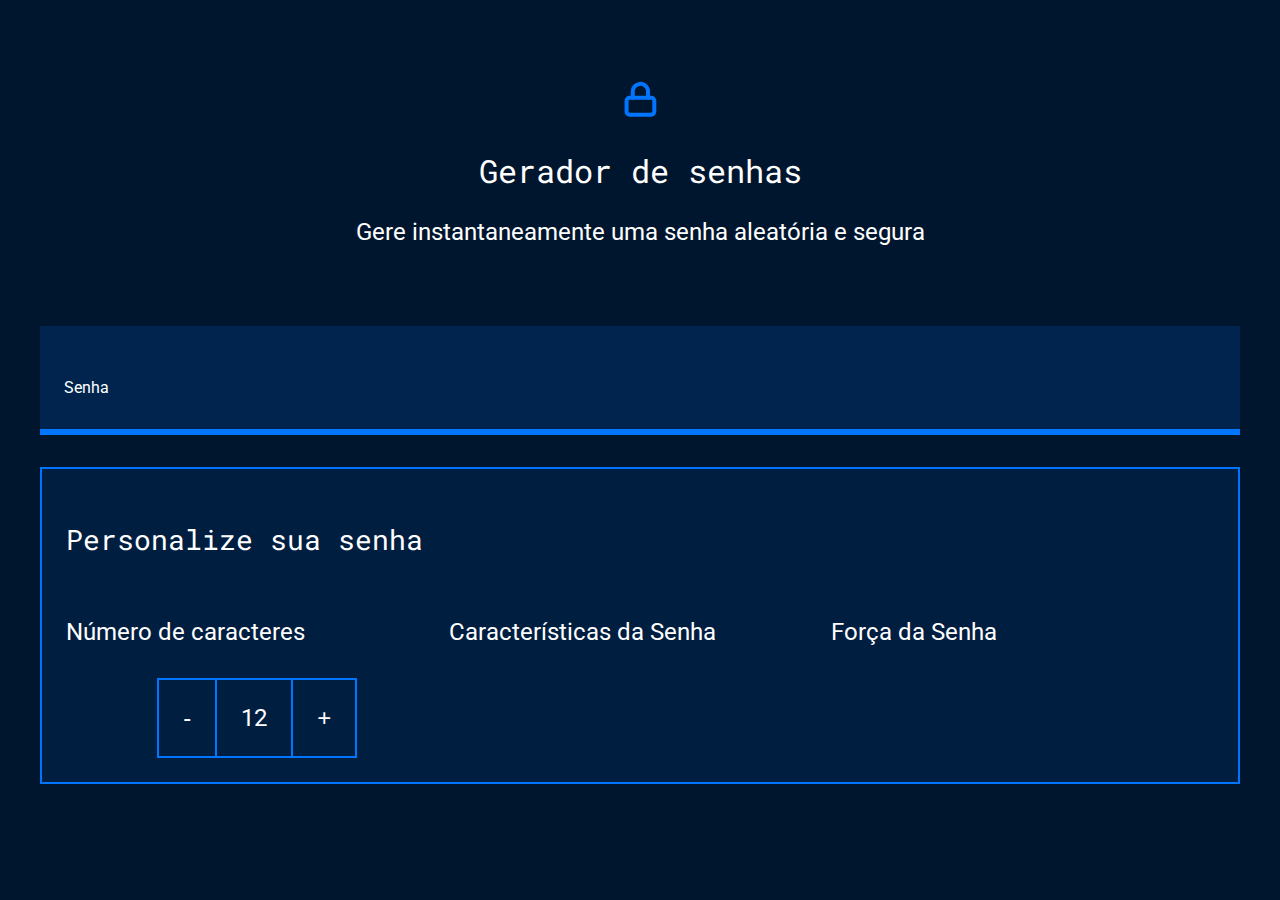
==== index.html @ bdc51c23 "Add files via upload" ====
<!DOCTYPE html>
<html lang="pt-br">

<head>
    <meta charset="UTF-8">
    <meta name="viewport" content="width=device-width, initial-scale=1.0">
    <title>Gerador de Senha</title>
    <link rel="stylesheet" href="style.css">
</head>

<body>
    <section class="conteudo">
        <div class="conteudo-titulo">
            <img src="unlock.svg" alt="cadeado fechado">
            <h2 class="titulo-principal">Gerador de senhas</h2>
            <h3 class="titulo-secundario">Gere instantaneamente uma senha aleatória e segura</h3>
        </div>
        <div class="conteudo-senha">
            <label for="senha">Senha</label>
            <input name="senha" type="text" id="campo-senha">
        </div>
        <div class="parametro">
            <h3 class="parametro-titulo">Personalize sua senha</h3>
            <div class="parametro-coluna__senha">
                <div class="parametro-senha">
                    <h4 class="parametro-senha__titulo">Número de caracteres</h4>
                   <div class="parametro-senha-botoes">
                    <button class="parametro-senha__botao">-</button>
                    <p class="parametro-senha__texto">12</p>
                    <button class="parametro-senha__botao">+</button>
                    </div>
                </div>
                <div class="parametro-senha">
                    <h4 class="parametro-senha__titulo">Características da Senha</h4>
                </div>
                <div class="parametro-senha">
                    <h4 class="parametro-senha__titulo">Força da Senha</h4>
                </div>
            </div>
        </div>
    </section>
</body>

</html>
---- style.css ----
@import url('https://fonts.googleapis.com/css2?family=Roboto&family=Roboto+Mono&display=swap');

:root{
    --branco: white;
    --cor-de-fundo: #00162E;
    --fundo-senha: #00244D;
    --fundo-texto: #001E40;
    --borda: #0075FF;
    --roboto: 'Roboto', sans-serif;
    --roboto-mono: 'Roboto Mono', monospace;
}

*{
    font-weight: 400;
}

body{
    color: var(--branco);
    background-color: var(--cor-de-fundo);
    font-family: var(--roboto);
}

.titulo-principal{
    font-family: var(--roboto-mono);
    font-size: 32px;
}

.titulo-secundario{
        font-size: 24px;
}

.conteudo-titulo{
    text-align: center;
    margin-top: 80px;
}

.conteudo-senha{
    margin-top: 80px;
    background: var(--fundo-senha);
    padding: 24px;
    border-bottom: 6px solid var(--borda);
}

#campo-senha{
    background-color: var(--fundo-senha);
    border: none;
    color: var(--branco);
    font-family: var(--roboto-mono);
    font-size: 40px;   
    width: 70%;
}

#campo-senha:focus{
    outline: none;
}

.conteudo{
    max-width: 1200px;
    margin: 0 auto;
}

.parametro{
    background-color: var(--fundo-texto);
    border: 2px solid var(--borda);
    margin-top: 32px;
    padding: 24px;
}

.parametro-titulo{
    font-family: var(--roboto-mono);
    font-size: 28px;
}

.parametro-senha__titulo{
    font-size: 24px;
}

.parametro-coluna__senha{
    display: flex;
    flex-direction: column;
    justify-content: center;
}

.parametro-senha{
    width: 50%;
    margin: 0 auto;
}

.parametro-senha-botoes{
display: flex;
justify-content: center;
}

.parametro-senha__botao{
    background-color: var(--fundo-texto);
    color: var(--branco);
    border: 2px solid var(--borda);
    padding: 24px;
    font-size: 24px;
    cursor: pointer;
}

.parametro-senha__texto{
    padding: 24px;
    border-top: 2px solid var(--borda);
    border-bottom: 2px solid var(--borda);
    margin: 0;
    font-size: 24px;
}

@media screen and (min-width: 768px){
    .parametro-coluna__senha{
        flex-direction: row;
    }
}
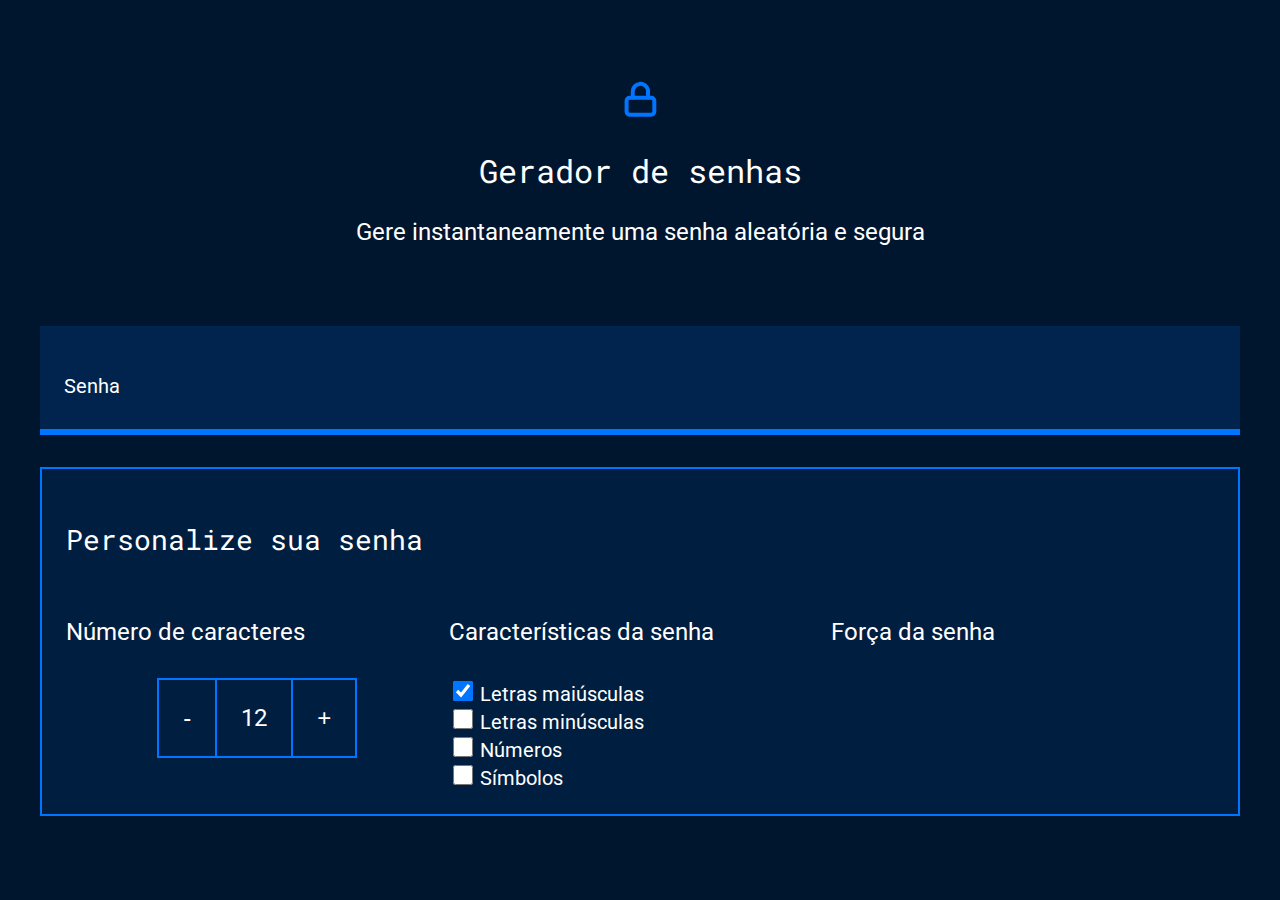
==== commit eaeae2b5: "Add files via upload" ====
--- a/index.html
+++ b/index.html
@@ -4,7 +4,7 @@
 <head>
     <meta charset="UTF-8">
     <meta name="viewport" content="width=device-width, initial-scale=1.0">
-    <title>Gerador de Senha</title>
+    <title>Gerador de senha</title>
     <link rel="stylesheet" href="style.css">
 </head>
 
@@ -24,17 +24,34 @@
             <div class="parametro-coluna__senha">
                 <div class="parametro-senha">
                     <h4 class="parametro-senha__titulo">Número de caracteres</h4>
-                   <div class="parametro-senha-botoes">
-                    <button class="parametro-senha__botao">-</button>
-                    <p class="parametro-senha__texto">12</p>
-                    <button class="parametro-senha__botao">+</button>
+                    <div class="parametro-senha-botoes">
+                        <button class="parametro-senha__botao">-</button>
+                        <p class="parametro-senha__texto">12</p>
+                        <button class="parametro-senha__botao">+</button>
                     </div>
+                </div>               
+                <div class="parametro-senha">
+                    <h4 class="parametro-senha__titulo">Características da senha</h4>
+                    <div class="parametro-senha-checkbox">
+                        <input name="maiusculo" type="checkbox" class="checkbox" checked>
+                        <label for="maiusculo">Letras maiúsculas</label>
+                    </div>
+                    <div class="parametro-senha-checkbox">
+                        <input name="minusculo" type="checkbox" class="checkbox">
+                        <label for="minusculo">Letras minúsculas</label>
+                    </div>
+                    <div class="parametro-senha-checkbox">
+                        <input name="numero" type="checkbox" class="checkbox">
+                        <label for="numero">Números</label>
+                    </div>
+                    <div class="parametro-senha-checkbox">
+                        <input name="simbolo" type="checkbox" class="checkbox">
+                        <label for="simbolo">Símbolos</label>
+                    </div>
+
                 </div>
                 <div class="parametro-senha">
-                    <h4 class="parametro-senha__titulo">Características da Senha</h4>
-                </div>
-                <div class="parametro-senha">
-                    <h4 class="parametro-senha__titulo">Força da Senha</h4>
+                    <h4 class="parametro-senha__titulo">Força da senha</h4>
                 </div>
             </div>
         </div>
--- a/style.css
+++ b/style.css
@@ -26,7 +26,7 @@
 }
 
 .titulo-secundario{
-        font-size: 24px;
+    font-size: 24px;
 }
 
 .conteudo-titulo{
@@ -35,7 +35,7 @@
 }
 
 .conteudo-senha{
-    margin-top: 80px;
+    margin-top: 80px; 
     background: var(--fundo-senha);
     padding: 24px;
     border-bottom: 6px solid var(--borda);
@@ -46,7 +46,7 @@
     border: none;
     color: var(--branco);
     font-family: var(--roboto-mono);
-    font-size: 40px;   
+    font-size: 40px;
     width: 70%;
 }
 
@@ -72,7 +72,7 @@
 }
 
 .parametro-senha__titulo{
-    font-size: 24px;
+    font-size:24px;
 }
 
 .parametro-coluna__senha{
@@ -80,15 +80,14 @@
     flex-direction: column;
     justify-content: center;
 }
-
 .parametro-senha{
     width: 50%;
     margin: 0 auto;
 }
 
 .parametro-senha-botoes{
-display: flex;
-justify-content: center;
+    display: flex;
+    justify-content: center;
 }
 
 .parametro-senha__botao{
@@ -99,7 +98,6 @@
     font-size: 24px;
     cursor: pointer;
 }
-
 .parametro-senha__texto{
     padding: 24px;
     border-top: 2px solid var(--borda);
@@ -108,7 +106,17 @@
     font-size: 24px;
 }
 
-@media screen and (min-width: 768px){
+label{
+    font-size: 20px;
+}
+
+.checkbox{
+    width: 20px;
+    height: 20px;
+    cursor: pointer;
+}
+
+@media screen and (min-width: 768px) {
     .parametro-coluna__senha{
         flex-direction: row;
     }
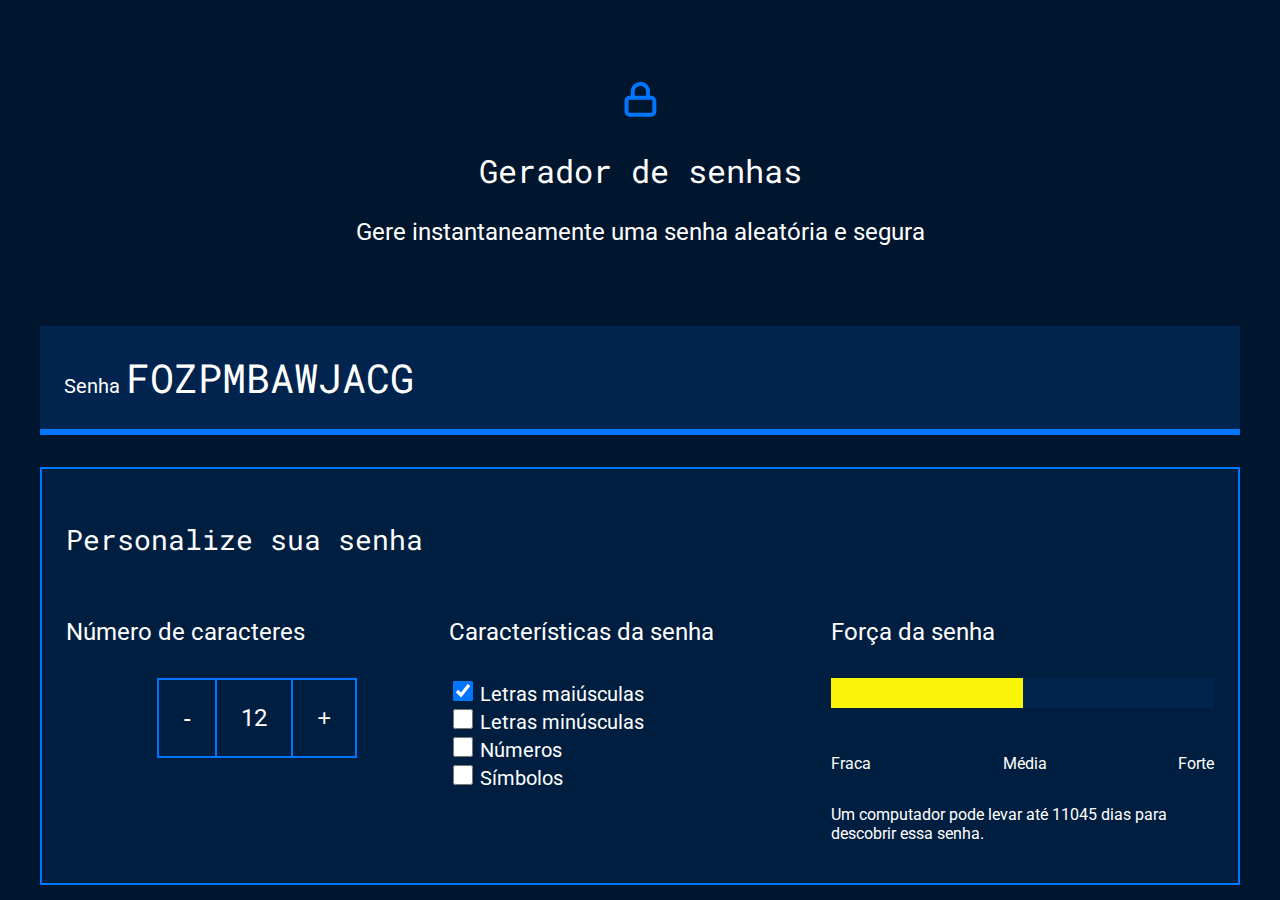
==== commit c20b71f3: "Add files via upload" ====
--- a/index.html
+++ b/index.html
@@ -17,7 +17,7 @@
         </div>
         <div class="conteudo-senha">
             <label for="senha">Senha</label>
-            <input name="senha" type="text" id="campo-senha">
+            <input name="senha" type="text" id="campo-senha" readonly>
         </div>
         <div class="parametro">
             <h3 class="parametro-titulo">Personalize sua senha</h3>
@@ -48,14 +48,21 @@
                         <input name="simbolo" type="checkbox" class="checkbox">
                         <label for="simbolo">Símbolos</label>
                     </div>
-
                 </div>
                 <div class="parametro-senha">
                     <h4 class="parametro-senha__titulo">Força da senha</h4>
+                    <div class="barra"></div>
+                    <div class="forca fraca"></div>
+                    <div class="parametro-senha-textos">
+                        <p>Fraca</p>
+                        <p>Média</p>
+                        <p>Forte</p>
+                    </div>
+                    <p class="entropia"></p>
                 </div>
             </div>
         </div>
     </section>
-</body>
-
+    <script src="main.js"></script>
+</body> 
 </html>--- a/style.css
+++ b/style.css
@@ -116,6 +116,35 @@
     cursor: pointer;
 }
 
+.barra{
+    background-color: var(--fundo-senha);
+    height: 30px;
+    width: 100%;
+}
+.forca{
+    height: 30px;
+    position: relative;
+    bottom: 30px;
+}
+.fraca{
+    width: 25%;
+    background-color: #E71B32; 
+}
+.media{
+    background-color: #FAF408;
+    width: 50%;
+}
+.forte{
+    background-color: #00FF85;
+    width: 100%;
+}
+
+.parametro-senha-textos{
+    display: flex;
+    justify-content: space-between;
+}
+
+
 @media screen and (min-width: 768px) {
     .parametro-coluna__senha{
         flex-direction: row;
